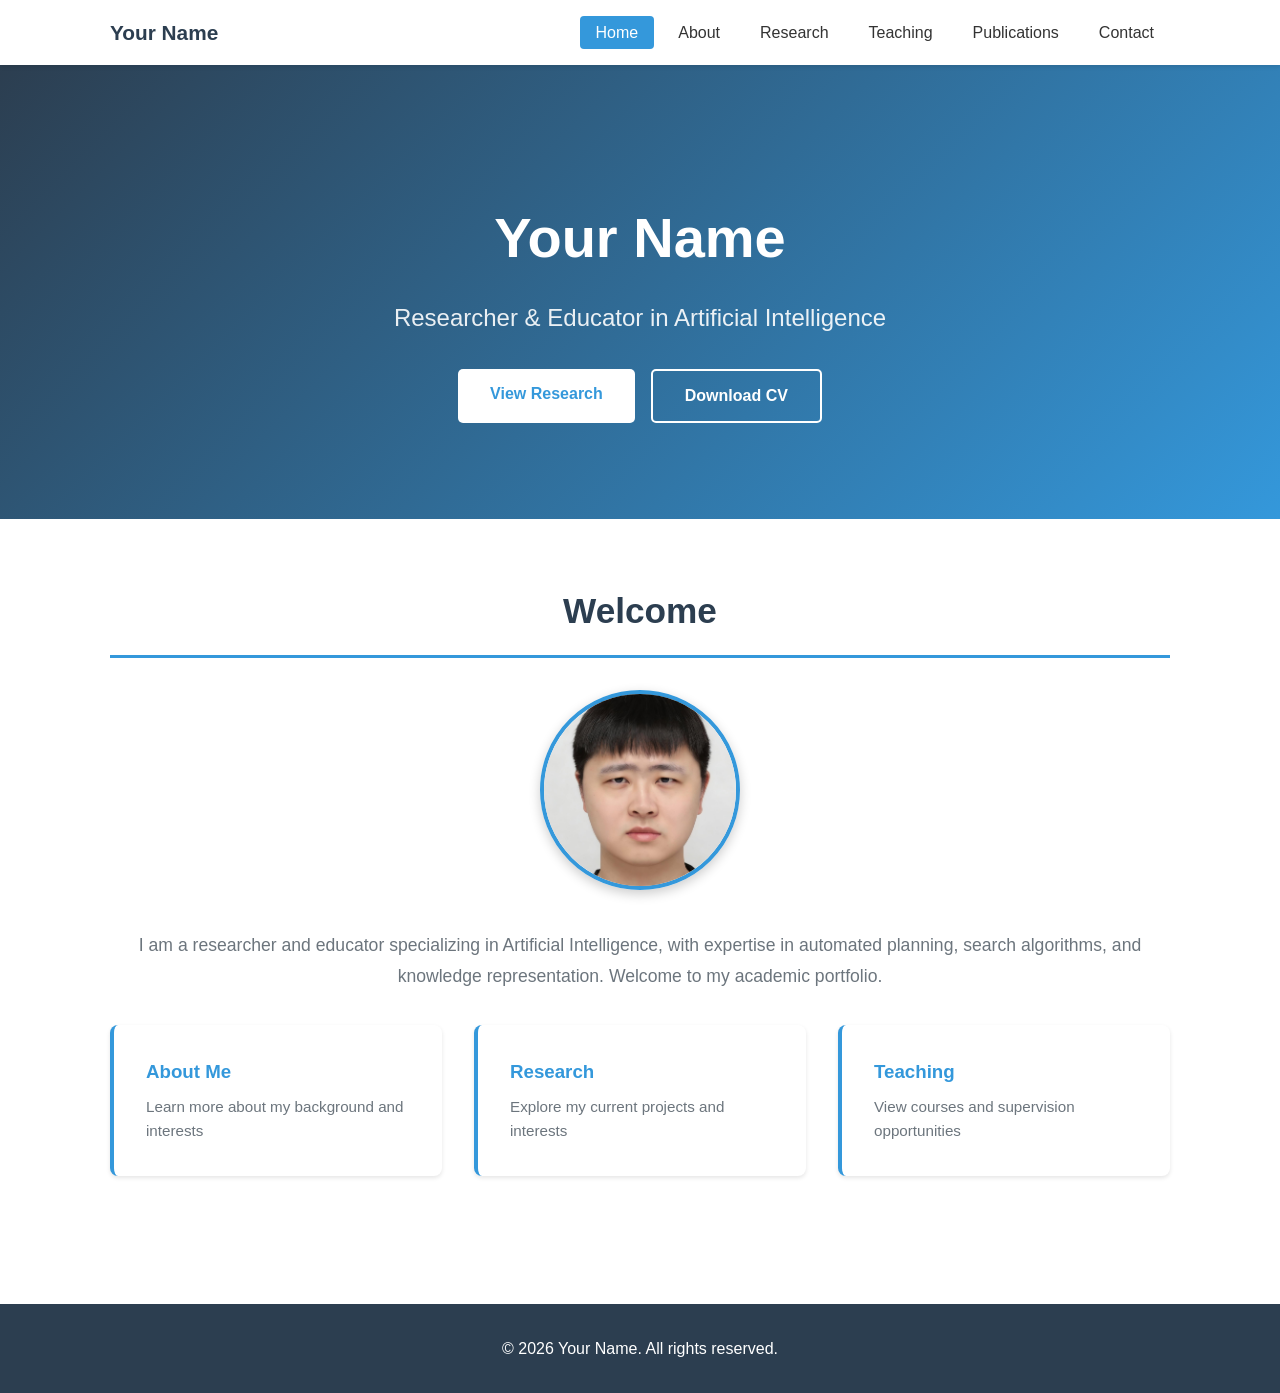
==== index.html @ 03800f71 "adding content" ====
<!DOCTYPE html>
<html lang="en">
<head>
    <meta charset="UTF-8">
    <meta name="viewport" content="width=device-width, initial-scale=1.0">
    <title>Home - Academic Portfolio</title>
    <link rel="stylesheet" href="styles.css">
</head>
<body>
    <nav>
        <div class="container">
            <div class="nav-brand">Your Name</div>
            <ul class="nav-links">
                <li><a href="index.html" class="active">Home</a></li>
                <li><a href="about.html">About</a></li>
                <li><a href="research.html">Research</a></li>
                <li><a href="teaching.html">Teaching</a></li>
                <li><a href="publications.html">Publications</a></li>
                <li><a href="contact.html">Contact</a></li>
            </ul>
        </div>
    </nav>

    <header class="hero">
        <div class="container">
            <h1>Your Name</h1>
            <p class="tagline">Researcher & Educator in Artificial Intelligence</p>
            <div class="hero-buttons">
                <a href="research.html" class="btn btn-primary">View Research</a>
                <a href="CV.pdf" class="btn btn-secondary" target="_blank">Download CV</a>
            </div>
        </div>
    </header>

    <section class="section">
        <div class="container">
            <h2>Welcome</h2>
            <div class="welcome-content">
                <div class="profile-section">
                    <img src="peronsal_photo_200dpi.jpg" alt="Profile Photo" class="profile-photo">
                </div>
                <p>
                    I am a researcher and educator specializing in Artificial Intelligence, with expertise in 
                    automated planning, search algorithms, and knowledge representation. Welcome to my academic 
                    portfolio.
                </p>
                <div class="quick-links">
                    <a href="about.html" class="quick-link">
                        <h3>About Me</h3>
                        <p>Learn more about my background and interests</p>
                    </a>
                    <a href="research.html" class="quick-link">
                        <h3>Research</h3>
                        <p>Explore my current projects and interests</p>
                    </a>
                    <a href="teaching.html" class="quick-link">
                        <h3>Teaching</h3>
                        <p>View courses and supervision opportunities</p>
                    </a>
                </div>
            </div>
        </div>
    </section>

    <footer>
        <div class="container">
            <p>&copy; 2026 Your Name. All rights reserved.</p>
        </div>
    </footer>
</body>
</html>
---- styles.css ----
/* Reset and Base Styles */
* {
    margin: 0;
    padding: 0;
    box-sizing: border-box;
}

:root {
    --primary-color: #2c3e50;
    --secondary-color: #3498db;
    --accent-color: #e74c3c;
    --text-color: #333;
    --light-bg: #f8f9fa;
    --white: #ffffff;
    --gray: #6c757d;
    --light-gray: #ecf0f1;
    --border-color: #dee2e6;
}

html {
    scroll-behavior: smooth;
}

body {
    font-family: -apple-system, BlinkMacSystemFont, 'Segoe UI', Roboto, 'Helvetica Neue', Arial, sans-serif;
    line-height: 1.6;
    color: var(--text-color);
    font-size: 16px;
}

.container {
    max-width: 1100px;
    margin: 0 auto;
    padding: 0 20px;
}

/* Navigation */
nav {
    background-color: var(--white);
    box-shadow: 0 2px 4px rgba(0,0,0,0.1);
    position: sticky;
    top: 0;
    z-index: 100;
}

nav .container {
    display: flex;
    justify-content: space-between;
    align-items: center;
    padding: 1rem 20px;
}

.nav-brand {
    font-size: 1.3rem;
    font-weight: 700;
    color: var(--primary-color);
}

.nav-links {
    display: flex;
    justify-content: center;
    list-style: none;
    gap: 0.5rem;
}

.nav-links li {
    margin: 0;
}

.nav-links a {
    color: var(--text-color);
    text-decoration: none;
    font-weight: 500;
    padding: 0.5rem 1rem;
    border-radius: 4px;
    transition: all 0.3s ease;
}

.nav-links a:hover,
.nav-links a.active {
    background-color: var(--secondary-color);
    color: var(--white);
}

/* Hero Section */
.hero {
    background: linear-gradient(135deg, var(--primary-color) 0%, var(--secondary-color) 100%);
    color: var(--white);
    padding: 8rem 0 6rem;
    text-align: center;
}

.hero h1 {
    font-size: 3.5rem;
    margin-bottom: 1rem;
    font-weight: 700;
}

.tagline {
    font-size: 1.5rem;
    margin-bottom: 2rem;
    opacity: 0.9;
}

.hero-buttons {
    display: flex;
    gap: 1rem;
    justify-content: center;
    margin-top: 2rem;
}

.btn {
    padding: 0.75rem 2rem;
    border-radius: 5px;
    text-decoration: none;
    font-weight: 600;
    transition: all 0.3s ease;
    display: inline-block;
    border: none;
    cursor: pointer;
}

.btn-primary {
    background-color: var(--white);
    color: var(--secondary-color);
}

.btn-primary:hover {
    transform: translateY(-2px);
    box-shadow: 0 4px 8px rgba(0,0,0,0.2);
}

.btn-secondary {
    background-color: transparent;
    color: var(--white);
    border: 2px solid var(--white);
}

.btn-secondary:hover {
    background-color: var(--white);
    color: var(--secondary-color);
}

/* Page Header */
.page-header {
    background: linear-gradient(135deg, var(--primary-color) 0%, var(--secondary-color) 100%);
    color: var(--white);
    padding: 4rem 0 3rem;
    text-align: center;
}

.page-header h1 {
    font-size: 2.8rem;
    font-weight: 700;
}

/* Sections */
.section {
    padding: 4rem 0;
}

.section h2 {
    font-size: 2.2rem;
    margin-bottom: 2rem;
    color: var(--primary-color);
    text-align: center;
    padding-bottom: 1rem;
    border-bottom: 3px solid var(--secondary-color);
}
Welcome Section */
.welcome-content {
    max-width: 900px;
    margin: 0 auto;
}
.profile-section {
    text-align: center;
    margin-bottom: 2rem;
}

.profile-photo {
    width: 200px;
    height: 200px;
    border-radius: 50%;
    object-fit: cover;
    box-shadow: 0 4px 12px rgba(0,0,0,0.2);
    border: 4px solid var(--secondary-color);
}
.welcome-content > p {
    font-size: 1.1rem;
    line-height: 1.8;
    margin-bottom: 2rem;
    text-align: center;
    color: var(--gray);
}

.quick-links {
    display: grid;
    grid-template-columns: repeat(auto-fit, minmax(250px, 1fr));
    gap: 2rem;
    margin-top: 2rem;
}

.quick-link {
    background-color: var(--white);
    padding: 2rem;
    border-radius: 8px;
    box-shadow: 0 2px 4px rgba(0,0,0,0.1);
    text-decoration: none;
    transition: all 0.3s ease;
    border-left: 4px solid var(--secondary-color);
}

.quick-link:hover {
    transform: translateY(-5px);
    box-shadow: 0 6px 12px rgba(0,0,0,0.15);
}

.quick-link h3 {
    color: var(--secondary-color);
    margin-bottom: 0.5rem;
}

.quick-link p {
    color: var(--gray);
    font-size: 0.95rem;
}

/* About Section */
.about-main,
.about-section {
    margin-bottom: 3rem;
}

.about-header {
    display: grid;
    grid-template-columns: 250px 1fr;
    gap: 2rem;
    align-items: start;
    margin-bottom: 2rem;
}

.about-photo {
    width: 250px;
    height: 250px;
    border-radius: 8px;
    object-fit: cover;
    box-shadow: 0 4px 12px rgba(0,0,0,0.2);
    border: 3px solid var(--secondary-color);
}

.about-intro h2 {
    margin-top: 0;
}

.about-intro p {
    font-size: 1rem;
    line-height: 1.8;
    color: var(--gray);
}

.about-main p,
.about-section p {
    font-size: 1rem;
    line-height: 1.8;
    margin-bottom: 1.5rem;
    color: var(--gray);
}

.timeline {
    margin-top: 1.5rem;
}

.timeline-item {
    background-color: var(--light-bg);
    padding: 1.5rem;
    margin-bottom: 1rem;
    border-left: 4px solid var(--secondary-color);
    border-radius: 4px;
}

.timeline-date {
    color: var(--secondary-color);
    font-weight: 600;
    margin-bottom: 0.5rem;
}

.timeline-item p {
    margin-bottom: 0.5rem;
}

.thesis-title {
    font-size: 0.95rem;
    margin-top: 0.75rem !important;
    color: var(--secondary-color);
    font-weight: 500;
}

.skills-grid {
    display: grid;
    grid-template-columns: repeat(auto-fit, minmax(280px, 1fr));
    gap: 2rem;
    margin-top: 1.5rem;
}

.skill-category {
    background-color: var(--white);
    padding: 1.5rem;
    border-radius: 8px;
    box-shadow: 0 2px 4px rgba(0,0,0,0.1);
}

.skill-category h3 {
    color: var(--secondary-color);
    margin-bottom: 1rem;
}

.skill-category ul {
    list-style: none;
}

.skill-category li {
    padding: 0.5rem 0;
    border-bottom: 1px solid var(--light-gray);
}

.skill-category li:last-child {
    border-bottom: none;
}

/* Research Section */
.interest-list {
    display: grid;
    grid-template-columns: repeat(auto-fit, minmax(250px, 1fr));
    gap: 1rem;
    list-style: none;
    margin-top: 1rem;
}

.interest-list li {
    background-color: var(--white);
    padding: 1rem 1.5rem;
    border-left: 4px solid var(--secondary-color);
    box-shadow: 0 2px 4px rgba(0,0,0,0.1);
    border-radius: 4px;
}

.project-list {
    margin-top: 1.5rem;
}

.project-card {
    background-color: var(--white);
    padding: 2rem;
    margin-bottom: 1.5rem;
    border-radius: 8px;
    box-shadow: 0 2px 6px rgba(0,0,0,0.1);
    border-top: 4px solid var(--secondary-color);
    transition: all 0.3s ease;
}

.project-card:hover {
    transform: translateY(-3px);
    box-shadow: 0 6px 12px rgba(0,0,0,0.15);
}

.project-status {
    color: #27ae60;
    font-weight: 600;
    margin-bottom: 0.75rem;
    font-size: 0.95rem;
}

.project-card p {
    color: var(--gray);
    line-height: 1.7;
    margin-bottom: 1rem;
}

.project-keywords {
    display: flex;
    flex-wrap: wrap;
    gap: 0.5rem;
    margin-top: 1rem;
}

.project-keywords span {
    background-color: var(--light-bg);
    color: var(--secondary-color);
    padding: 0.25rem 0.75rem;
    border-radius: 20px;
    font-size: 0.85rem;
    font-weight: 500;
}

.research-collaboration {
    background-color: var(--light-bg);
    padding: 2rem;
    border-radius: 8px;
    margin-top: 2rem;
}

.research-collaboration p {
    color: var(--gray);
    margin-bottom: 1rem;
}

.research-collaboration a {
    color: var(--secondary-color);
    text-decoration: none;
    font-weight: 600;
}

.research-collaboration a:hover {
    text-decoration: underline;
}

/* Teaching Section */
.courses {
    margin-top: 1.5rem;
}

.course-card {
    background-color: var(--white);
    padding: 2rem;
    margin-bottom: 2rem;
    border-radius: 8px;
    box-shadow: 0 2px 6px rgba(0,0,0,0.1);
    border-left: 4px solid var(--secondary-color);
}

.course-period,
.course-level {
    color: var(--secondary-color);
    font-weight: 600;
    margin-bottom: 0.5rem;
    font-size: 0.95rem;
}

.course-content {
    margin-top: 1rem;
}

.course-content h4 {
    margin-top: 1rem;
    margin-bottom: 0.75rem;
    color: var(--primary-color);
    font-weight: 600;
}

.course-content ul {
    list-style-position: inside;
    color: var(--gray);
    line-height: 1.8;
    margin-left: 1rem;
}

.course-content ul li {
    margin-bottom: 0.5rem;
}

.course-tags {
    display: flex;
    flex-wrap: wrap;
    gap: 0.5rem;
    margin-top: 1.5rem;
}

.tag {
    background-color: var(--secondary-color);
    color: var(--white);
    padding: 0.35rem 0.75rem;
    border-radius: 20px;
    font-size: 0.85rem;
}

.supervision,
.tutorials {
    background-color: var(--light-bg);
    padding: 1.5rem;
    border-radius: 8px;
    margin-top: 1.5rem;
}

.supervision p,
.tutorials p {
    color: var(--gray);
    margin-bottom: 1rem;
}

.supervision-areas,
.tutorial-list {
    list-style-position: inside;
    color: var(--gray);
    line-height: 1.8;
    margin-left: 1rem;
}

.supervision-areas li,
.tutorial-list li {
    margin-bottom: 0.5rem;
}

/* Publications Section */
.publications-list {
    margin-top: 1.5rem;
}

.publication-item {
    background-color: var(--white);
    padding: 1.5rem;
    margin-bottom: 1.5rem;
    border-radius: 8px;
    box-shadow: 0 2px 4px rgba(0,0,0,0.1);
    border-left: 4px solid var(--secondary-color);
}

.publication-item h3 {
    color: var(--text-color);
    margin-bottom: 0.5rem;
}

.authors {
    color: var(--gray);
    font-style: italic;
    margin-bottom: 0.5rem;
}

.venue {
    color: var(--secondary-color);
    font-weight: 600;
    margin-bottom: 0.75rem;
}

.thesis-supervisors {
    color: var(--gray);
    font-style: italic;
    font-size: 0.95rem;
    margin-bottom: 0.75rem;
}

.abstract {
    color: var(--gray);
    line-height: 1.7;
    margin-bottom: 1rem;
}

.publication-links {
    display: flex;
    gap: 1rem;
}

.pub-link {
    color: var(--secondary-color);
    text-decoration: none;
    font-weight: 600;
    font-size: 0.9rem;
}

.pub-link:hover {
    text-decoration: underline;
}

/* Contact Section */
.contact-intro {
    text-align: center;
    max-width: 700px;
    margin: 0 auto 2rem;
}

.contact-intro p {
    font-size: 1.1rem;
    color: var(--gray);
    line-height: 1.8;
}

.contact-info-grid {
    display: grid;
    grid-template-columns: repeat(auto-fit, minmax(280px, 1fr));
    gap: 2rem;
    margin-bottom: 3rem;
}

.contact-block {
    background-color: var(--light-bg);
    padding: 2rem;
    border-radius: 8px;
    border-top: 4px solid var(--secondary-color);
}

.contact-block h3 {
    color: var(--secondary-color);
    margin-bottom: 1rem;
}

.contact-block p {
    color: var(--gray);
    line-height: 1.7;
}

.contact-block a {
    color: var(--secondary-color);
    text-decoration: none;
    font-weight: 600;
}

.contact-block a:hover {
    text-decoration: underline;
}

.contact-section {
    background-color: var(--white);
    padding: 2rem;
    margin-bottom: 2rem;
    border-radius: 8px;
    box-shadow: 0 2px 4px rgba(0,0,0,0.1);
}

.contact-section h2 {
    color: var(--primary-color);
    font-size: 1.5rem;
    margin-bottom: 1rem;
    border-bottom: 2px solid var(--secondary-color);
    padding-bottom: 0.75rem;
}

.contact-section p {
    color: var(--gray);
    margin-bottom: 1rem;
}

.contact-section ul {
    list-style-position: inside;
    color: var(--gray);
    margin-left: 1rem;
}

.contact-section ul li {
    margin-bottom: 0.5rem;
}

.contact-section a {
    color: var(--secondary-color);
    text-decoration: none;
    font-weight: 600;
}

.contact-section a:hover {
    text-decoration: underline;
}

.contact-social {
    text-align: center;
    padding: 2rem 0;
}

.social-links {
    display: flex;
    gap: 1rem;
    justify-content: center;
    flex-wrap: wrap;
    margin-top: 1.5rem;
}

.social-link {
    padding: 0.75rem 1.5rem;
    background-color: var(--secondary-color);
    color: var(--white);
    text-decoration: none;
    border-radius: 5px;
    transition: all 0.3s ease;
    font-weight: 600;
}

.social-link:hover {
    background-color: var(--primary-color);
    transform: translateY(-2px);
    box-shadow: 0 4px 8px rgba(0,0,0,0.2);
}

/* Footer */
footer {
    background-color: var(--primary-color);
    color: var(--white);
    text-align: center;
    padding: 2rem 0;
    margin-top: 4rem;
}

footer p {
    margin: 0;
}

/* Responsive Design */
@media (max-width: 768px) {
    nav .container {
        flex-direction: column;
        gap: 1rem;
    }

    .nav-links {
        flex-wrap: wrap;
        font-size: 0.9rem;
        gap: 0.25rem;
    }

    .nav-links a {
        padding: 0.4rem 0.7rem;
        font-size: 0.9rem;
    }

    .hero h1 {
        font-size: 2.2rem;
    }

    .tagline {
        font-size: 1.1rem;
    }

    .hero-buttons {
        flex-direction: column;
        align-items: center;
        gap: 0.75rem;
    }

    .btn {
        width: 100%;
        max-width: 300px;
    }

    .page-header h1 {
        font-size: 1.8rem;
    }

    .about-header {
        grid-template-columns: 1fr;
        gap: 1.5rem;
    }

    .about-photo {
        width: 100%;
        max-width: 250px;
        margin: 0 auto;
    }

    .profile-photo {
        width: 150px;
        height: 150px;
    }

    .section h2 {
        font-size: 1.6rem;
        margin-bottom: 1.5rem;
    }

    .section h3 {
        font-size: 1.2rem;
    }

    .quick-links,
    .project-grid,
    .interest-list,
    .skills-grid,
    .contact-info-grid {
        grid-template-columns: 1fr;
    }

    .hero-buttons,
    .social-links {
        flex-direction: column;
        align-items: center;
    }

    .publication-links {
        flex-wrap: wrap;
    }
}

@media (max-width: 480px) {
    .container {
        padding: 0 15px;
    }

    .hero {
        padding: 4rem 0 3rem;
    }

    .hero h1 {
        font-size: 1.8rem;
    }

    .tagline {
        font-size: 1rem;
    }

    .section {
        padding: 2rem 0;
    }

    .section h2 {
        font-size: 1.4rem;
    }

    .page-header {
        padding: 2rem 0 1.5rem;
    }

    .page-header h1 {
        font-size: 1.5rem
    }

    .nav-links li {
        margin: 0.5rem 1rem;
    }

    .section h2 {
        font-size: 2rem;
    }

    .project-grid,
    .interest-list {
        grid-template-columns: 1fr;
    }
}
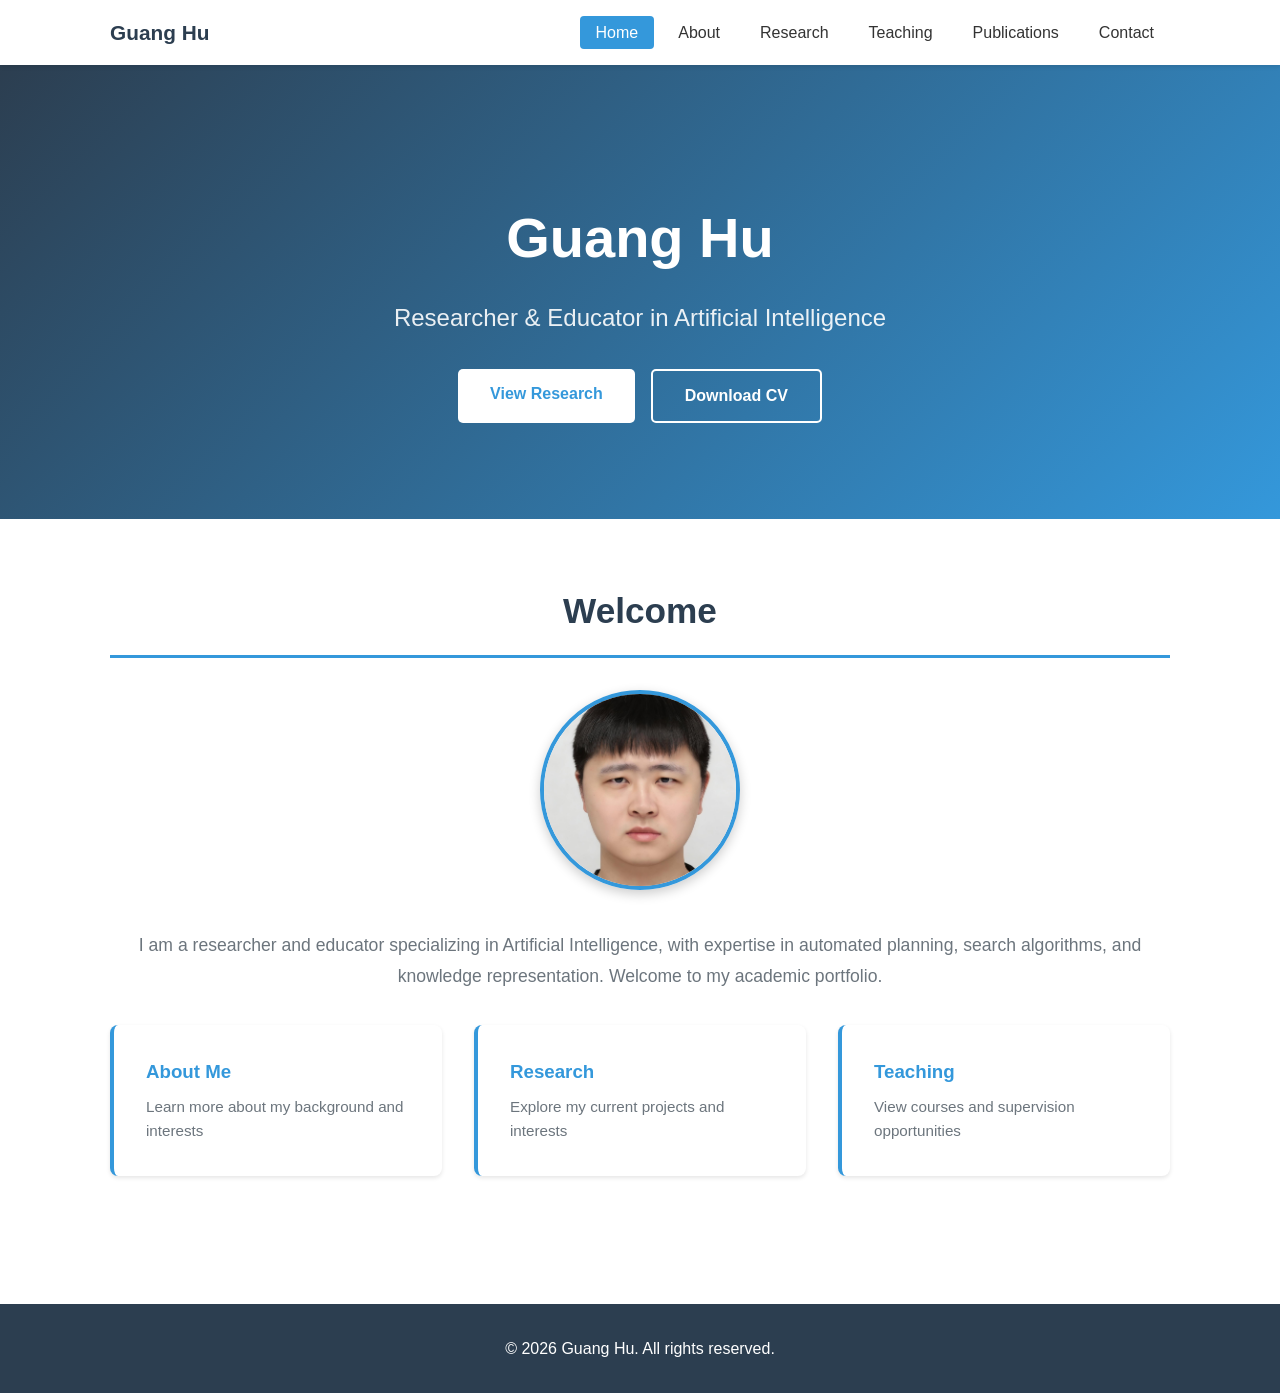
==== commit 262b5796: "replace name" ====
--- a/index.html
+++ b/index.html
@@ -9,7 +9,7 @@
 <body>
     <nav>
         <div class="container">
-            <div class="nav-brand">Your Name</div>
+            <div class="nav-brand">Guang Hu</div>
             <ul class="nav-links">
                 <li><a href="index.html" class="active">Home</a></li>
                 <li><a href="about.html">About</a></li>
@@ -23,7 +23,7 @@
 
     <header class="hero">
         <div class="container">
-            <h1>Your Name</h1>
+            <h1>Guang Hu</h1>
             <p class="tagline">Researcher & Educator in Artificial Intelligence</p>
             <div class="hero-buttons">
                 <a href="research.html" class="btn btn-primary">View Research</a>
@@ -64,7 +64,7 @@
 
     <footer>
         <div class="container">
-            <p>&copy; 2026 Your Name. All rights reserved.</p>
+            <p>&copy; 2026 Guang Hu. All rights reserved.</p>
         </div>
     </footer>
 </body>
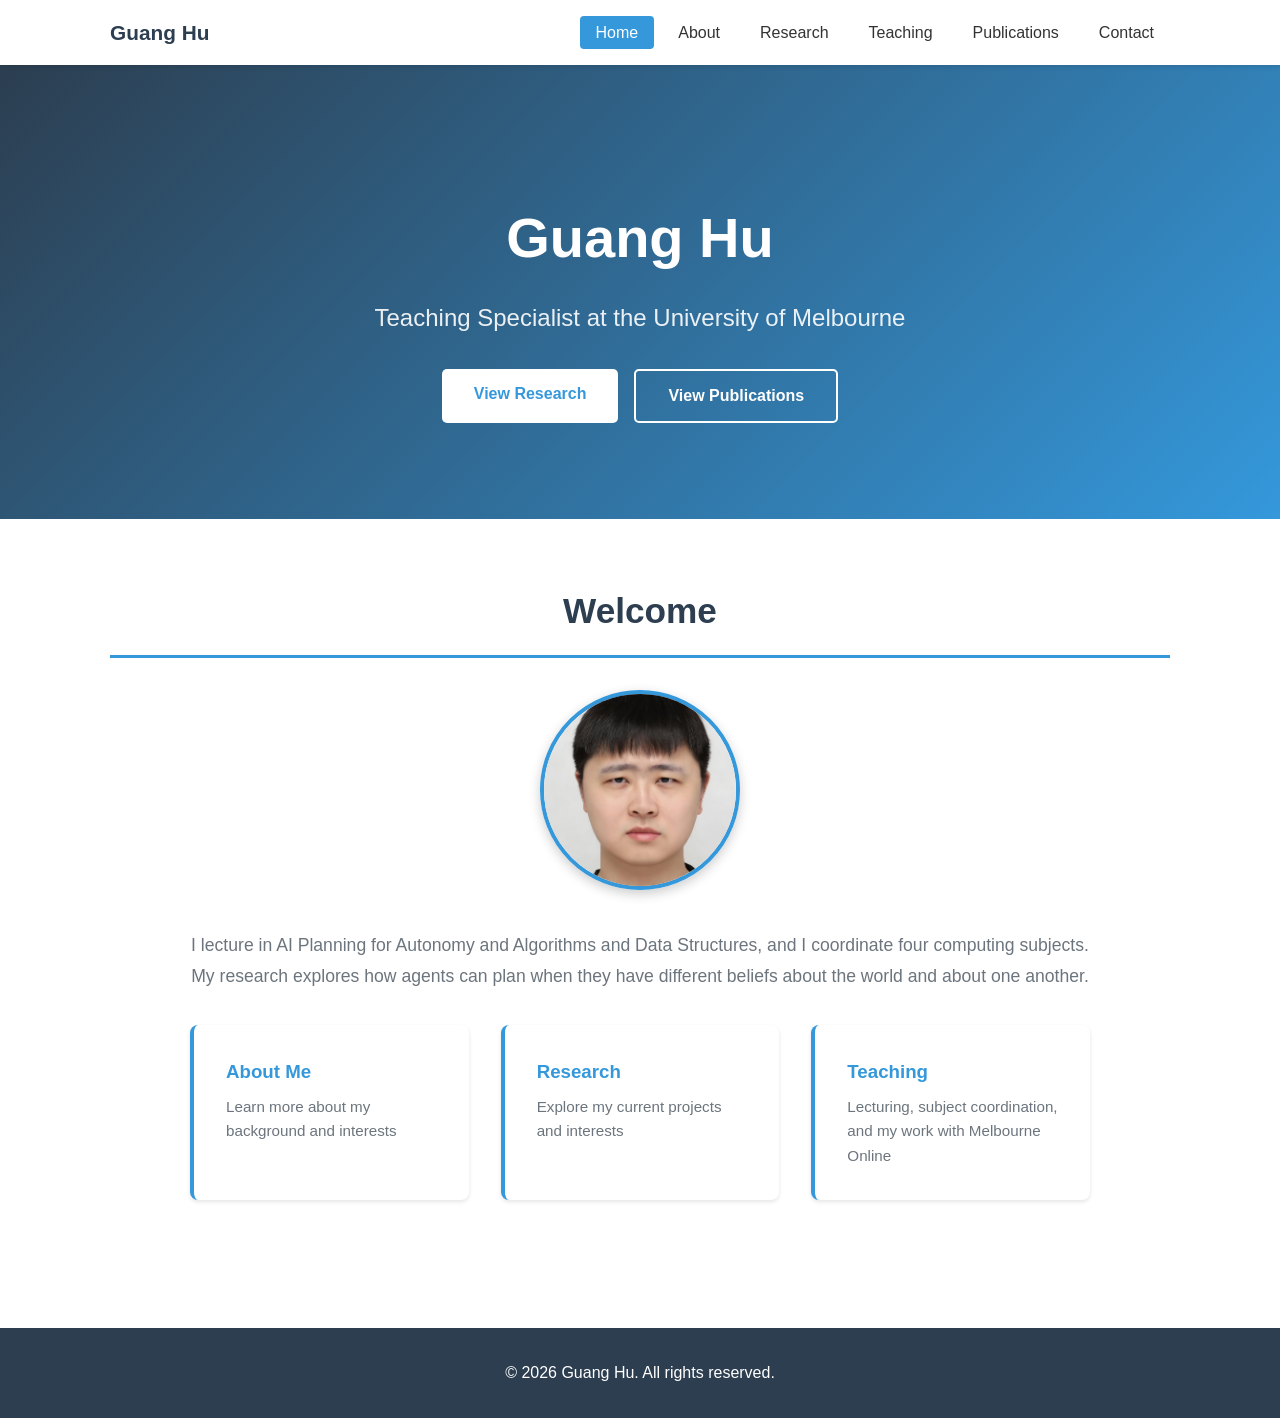
==== commit fde853a3: "Update teaching roles and 2026 publications" ====
--- a/index.html
+++ b/index.html
@@ -3,7 +3,7 @@
 <head>
     <meta charset="UTF-8">
     <meta name="viewport" content="width=device-width, initial-scale=1.0">
-    <title>Home - Academic Portfolio</title>
+    <title>Guang Hu | Teaching and AI Research</title>
     <link rel="stylesheet" href="styles.css">
 </head>
 <body>
@@ -24,10 +24,10 @@
     <header class="hero">
         <div class="container">
             <h1>Guang Hu</h1>
-            <p class="tagline">Researcher & Educator in Artificial Intelligence</p>
+            <p class="tagline">Teaching Specialist at the University of Melbourne</p>
             <div class="hero-buttons">
                 <a href="research.html" class="btn btn-primary">View Research</a>
-                <a href="CV.pdf" class="btn btn-secondary" target="_blank">Download CV</a>
+                <a href="publications.html" class="btn btn-secondary">View Publications</a>
             </div>
         </div>
     </header>
@@ -40,9 +40,9 @@
                     <img src="peronsal_photo_200dpi.jpg" alt="Profile Photo" class="profile-photo">
                 </div>
                 <p>
-                    I am a researcher and educator specializing in Artificial Intelligence, with expertise in 
-                    automated planning, search algorithms, and knowledge representation. Welcome to my academic 
-                    portfolio.
+                    I lecture in AI Planning for Autonomy and Algorithms and Data Structures, and I coordinate
+                    four computing subjects. My research explores how agents can plan when they have different
+                    beliefs about the world and about one another.
                 </p>
                 <div class="quick-links">
                     <a href="about.html" class="quick-link">
@@ -55,7 +55,7 @@
                     </a>
                     <a href="teaching.html" class="quick-link">
                         <h3>Teaching</h3>
-                        <p>View courses and supervision opportunities</p>
+                        <p>Lecturing, subject coordination, and my work with Melbourne Online</p>
                     </a>
                 </div>
             </div>
--- a/styles.css
+++ b/styles.css
@@ -167,7 +167,7 @@
     padding-bottom: 1rem;
     border-bottom: 3px solid var(--secondary-color);
 }
-Welcome Section */
+/* Welcome Section */
 .welcome-content {
     max-width: 900px;
     margin: 0 auto;
@@ -415,6 +415,33 @@
 }
 
 /* Teaching Section */
+.teaching-roles {
+    width: 100%;
+    border-collapse: collapse;
+    margin: 1rem 0;
+}
+
+.teaching-roles th,
+.teaching-roles td {
+    padding: 0.75rem;
+    text-align: left;
+    vertical-align: top;
+    border-bottom: 1px solid var(--border-color);
+}
+
+.teaching-roles th {
+    background-color: var(--light-bg);
+}
+
+.teaching-roles a {
+    color: var(--primary-color);
+    text-underline-offset: 0.15em;
+}
+
+.online-development {
+    margin-bottom: 3rem;
+}
+
 .courses {
     margin-top: 1.5rem;
 }
